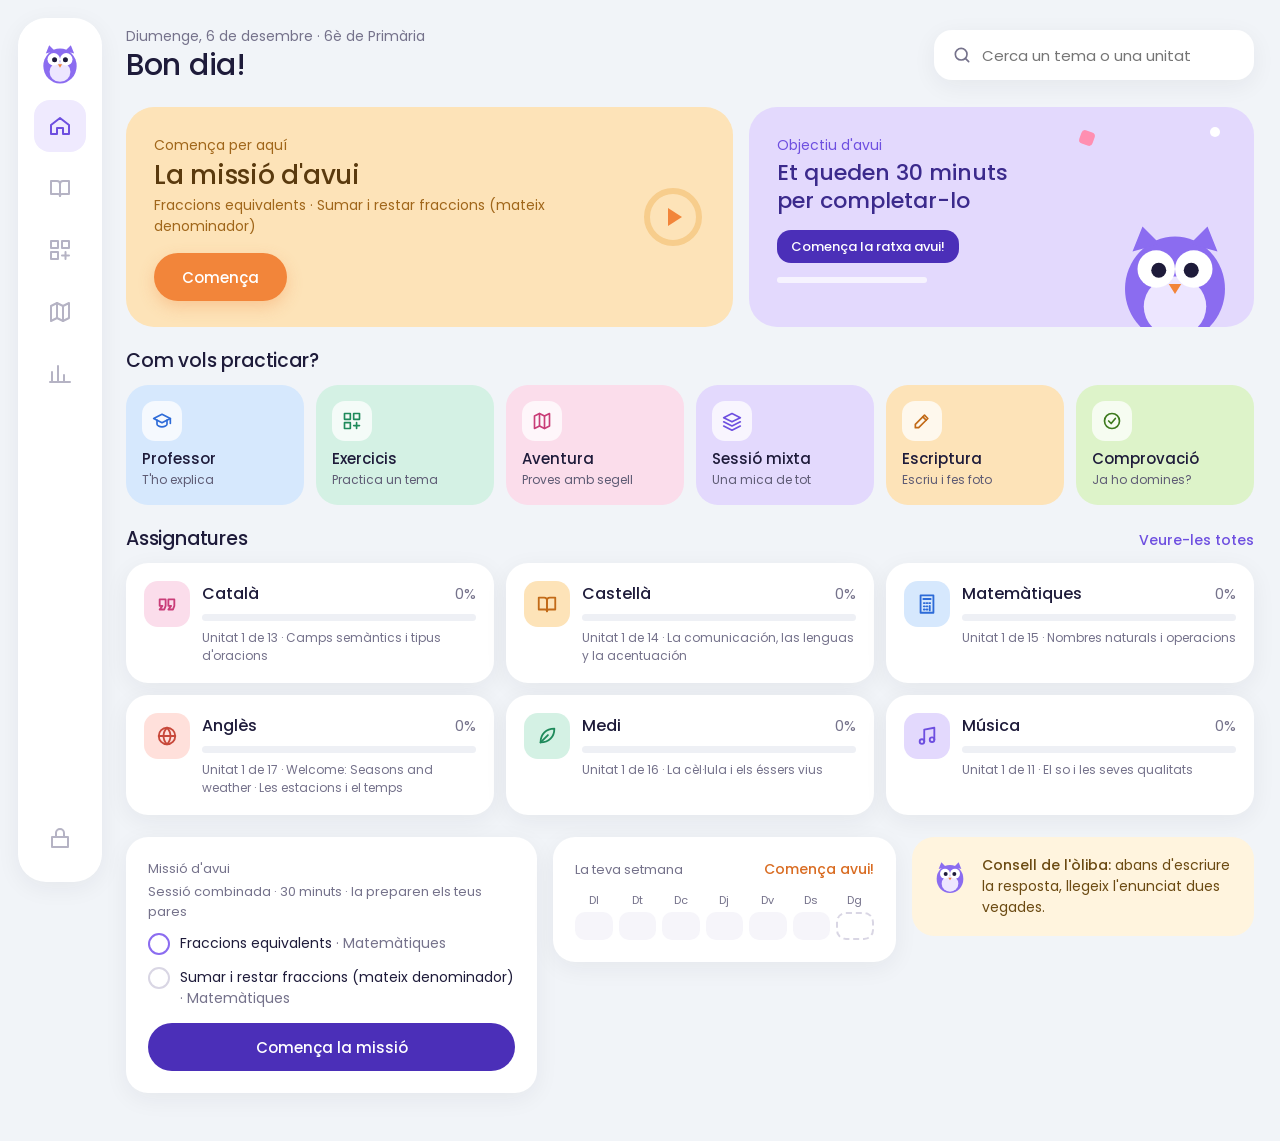
==== index.html @ 45dab2ec "Versió nova dels arxius Co-Authored-By: Claude Opus 5.5 <noreply@anthropic.com>" ====
<!doctype html>
<html lang="ca">
<head>
<meta charset="utf-8">
<meta name="viewport" content="width=device-width, initial-scale=1, viewport-fit=cover">
<meta name="apple-mobile-web-app-capable" content="yes">
<meta name="mobile-web-app-capable" content="yes">
<meta name="apple-mobile-web-app-title" content="Aprenem">
<meta name="apple-mobile-web-app-status-bar-style" content="default">
<meta name="theme-color" content="#F1F4F8">
<meta name="format-detection" content="telephone=no">
<title>Aprenem</title>
<link rel="icon" type="image/svg+xml" href="icones/favicon.svg">
<link rel="apple-touch-icon" href="icones/apple-touch-icon.png">
<link rel="preconnect" href="https://fonts.googleapis.com">
<link rel="preconnect" href="https://fonts.gstatic.com" crossorigin>
<link rel="stylesheet" href="https://fonts.googleapis.com/css2?family=Poppins:wght@300;400;500&amp;display=swap">
<link rel="stylesheet" href="estil/app.css?v=202611231107">
</head>
<body>
<div id="shell"><aside id="side" aria-label="Menú principal"></aside><main id="app"></main></div>
<nav id="tabbar" aria-label="Menú"></nav>
<span id="timer"></span>
<script src="programa/utils.js?v=202611231107"></script>
<script src="programa/dades-app.js?v=202611231107"></script>
<script src="programa/aventura.js?v=202611231107"></script>

<!-- ===== CATALÀ ===== -->
<script src="contingut/catala.js?v=202611231107"></script>
<script src="contingut/catala-ortografia.js?v=202611231107"></script>
<script src="contingut/catala-gramatica.js?v=202611231107"></script>
<script src="contingut/catala-lexic.js?v=202611231107"></script>
<script src="contingut/catala-unitats.js?v=202611231107"></script>
<script src="contingut/aventura-catala.js?v=202611231107"></script>
<!-- fi català -->

<!-- ===== CASTELLÀ ===== -->
<script src="contingut/castella.js?v=202611231107"></script>
<script src="contingut/castella-ortografia.js?v=202611231107"></script>
<script src="contingut/castella-gramatica.js?v=202611231107"></script>
<script src="contingut/castella-lexico.js?v=202611231107"></script>
<script src="contingut/castella-literatura.js?v=202611231107"></script>
<script src="contingut/castella-textos.js?v=202611231107"></script>
<script src="contingut/castella-lamines.js?v=202611231107"></script>
<script src="contingut/castella-unitats.js?v=202611231107"></script>
<script src="contingut/aventura-castella.js?v=202611231107"></script>
<!-- fi castellà -->

<!-- ===== MATEMÀTIQUES (arxius de contingut i làmines) ===== -->
<script src="contingut/matematiques-eines.js?v=202611231107"></script>
<script src="contingut/matematiques.js?v=202611231107"></script>
<script src="contingut/matematiques-nombres.js?v=202611231107"></script>
<script src="contingut/matematiques-fraccions.js?v=202611231107"></script>
<script src="contingut/matematiques-mesura.js?v=202611231107"></script>
<script src="contingut/matematiques-geometria.js?v=202611231107"></script>
<script src="contingut/matematiques-estadistica.js?v=202611231107"></script>
<script src="contingut/matematiques-practica.js?v=202611231107"></script>
<script src="contingut/matematiques-estat.js?v=202611231107"></script>
<script src="contingut/lamines/mates-lamines.js?v=202611231107"></script>
<script src="contingut/aventura-mates.js?v=202611231107"></script>
<!-- fi matemàtiques -->

<!-- ===== ANGLÈS ===== -->
<script src="contingut/angles.js?v=202611231107"></script>
<script src="contingut/angles-6e.js?v=202611231107"></script>
<script src="contingut/angles-a2.js?v=202611231107"></script>
<script src="contingut/angles-lamines.js?v=202611231107"></script>
<script src="contingut/angles-guess-what-6.js?v=202611231107"></script>
<script src="contingut/aventura-angles.js?v=202611231107"></script>
<!-- fi anglès -->

<!-- ===== MEDI ===== -->
<script src="contingut/ciencies.js?v=202611231107"></script>
<script src="contingut/lamines/aparell-respiratori.js?v=202611231107"></script>
<script src="contingut/lamines/medi-base.js?v=202611231107"></script>
<script src="contingut/lamines/aparell-digestiu.js?v=202611231107"></script>
<script src="contingut/lamines/aparell-circulatori.js?v=202611231107"></script>
<script src="contingut/lamines/cellula.js?v=202611231107"></script>
<script src="contingut/lamines/circuit-electric.js?v=202611231107"></script>
<script src="contingut/lamines/mapa-illes-balears.js?v=202611231107"></script>
<script src="contingut/lamines/linia-del-temps.js?v=202611231107"></script>
<script src="contingut/medi-natural-6.js?v=202611231107"></script>
<script src="contingut/medi-social-6.js?v=202611231107"></script>
<script src="contingut/medi-ciencia-6.js?v=202611231107"></script>
<script src="contingut/medi-societat-6.js?v=202611231107"></script>
<script src="contingut/lamines/sistema-nervios.js?v=202611231107"></script>
<script src="contingut/lamines/ull-orella.js?v=202611231107"></script>
<script src="contingut/lamines/esquelet-musculs.js?v=202611231107"></script>
<script src="contingut/lamines/maquines-simples.js?v=202611231107"></script>
<script src="contingut/lamines/sistema-solar.js?v=202611231107"></script>
<script src="contingut/lamines/mapa-espanya.js?v=202611231107"></script>
<script src="contingut/lamines/mapa-ue.js?v=202611231107"></script>
<script src="contingut/medi-material.js?v=202611231107"></script>
<script src="contingut/medi-unitats.js?v=202611231107"></script>
<script src="contingut/aventura-medi.js?v=202611231107"></script>
<!-- fi medi -->

<!-- ===== MÚSICA ===== -->
<script src="contingut/musica.js?v=202611231107"></script>
<script src="contingut/lamines/orquestra.js?v=202611231107"></script>
<script src="contingut/musica-lm.js?v=202611231107"></script>
<script src="contingut/lamines/musica-pentagrama.js?v=202611231107"></script>
<script src="contingut/lamines/musica-piano.js?v=202611231107"></script>
<script src="contingut/lamines/musica-cercle.js?v=202611231107"></script>
<script src="contingut/musica-instruments.js?v=202611231107"></script>
<script src="contingut/aventura-musica.js?v=202611231107"></script>
<!-- fi música -->

<script src="programa/nucli.js?v=202611231107"></script>
<script src="programa/pantalles.js?v=202611231107"></script>
<script src="programa/inici.js?v=202611231107"></script>
<script src="programa/icones.js?v=202611231107"></script>
<script>home();</script>
</body>
</html>
---- estil/app.css ----
/* Aprenem - estils (disseny Suau: targetes pastel, cantons arrodonits, lletra Poppins)
   Part de l'app d'estudi. Vegeu CLAUDE.md per a l'estructura i les normes.
   Normes Suau: lletra Poppins, targetes de colors pastel amb cantons de 18-28 px, molt d'espai en blanc,
   botons en forma de píndola, ombres suaus només on cal, l'òliba lila com a mascota.
   L'estructura de les pantalles és la del disseny v5 (menú lateral, barra inferior al mòbil). */
:root{--bg:#F1F4F8;--surface:#fff;--ink:#1E1B3A;--ink2:#4E4B66;--muted:#75728B;--faint:#B5B3C4;
 --line:#ECEAF3;--line2:#D9D6E4;--line3:#E4E1EE;--soft:#F6F5FA;
 --pri:#8B6CF0;--pri-d:#6E4FE0;--pri-dd:#4B2FB8;--pri-l:#EFEAFE;--lav:#E3D9FD;--navy:#4B2FB8;
 --orange:#F2853A;--orange-d:#D96C22;
 --peach:#FDE3B8;--sky:#D6E8FD;--mint:#D4F1E4;--pink:#FBDDEB;--lime:#DDF3C9;
 --ok:#1F8A5B;--okbg:#E3F6EC;--ko:#C2405A;--kobg:#FDE8EE;--warn:#6B4A12;--warnbg:#FFF4DE;--amber:#F2B544;
 /* assignatures: --s color fort (barres), --t rajola pastel, --d color fosc (text i icona) */
 --s-catala:#E86A9E;--t-catala:#FBDDEB;--d-catala:#C93D78;
 --s-castella:#F2A33A;--t-castella:#FDE3B8;--d-castella:#C26A17;
 --s-mates:#5B8DEF;--t-mates:#D6E8FD;--d-mates:#2D6BD8;
 --s-angles:#F0776A;--t-angles:#FFE0DB;--d-angles:#C8483A;
 --s-ciencies:#3DBE85;--t-ciencies:#D4F1E4;--d-ciencies:#1F8A5B;
 --s-musica:#9B7EF5;--t-musica:#E3D9FD;--d-musica:#6E4FE0;
 --lv0:#ECEAF3;--lv1:#F5B946;--lv2:#8FB0F5;--lv3:#4B2FB8;
 --font:'Poppins',system-ui,-apple-system,"Segoe UI",Roboto,"Helvetica Neue",Arial,sans-serif;
 --sh:0 6px 24px rgba(30,27,58,.06);--r:22px;--rs:16px}
*{box-sizing:border-box}
html{-webkit-text-size-adjust:100%}
body{margin:0;font-family:var(--font);font-weight:400;font-synthesis-weight:none;font-synthesis:none;background:var(--bg);color:var(--ink);font-size:16px;line-height:1.5;-webkit-font-smoothing:antialiased;overflow-x:hidden}
h1,h2,h3{font-weight:500;letter-spacing:-.01em;line-height:1.25;color:var(--ink)}
h1{font-size:28px}h2{font-size:22px}h3{font-size:18px}
b,strong{font-weight:500}
a{color:var(--pri-d);font-weight:500;cursor:pointer;text-decoration:none}a:hover{color:var(--ink)}
[hidden]{display:none!important}
.lbl{display:block;font-size:13px;font-weight:400;color:var(--muted)}
.eyebrow{font-size:13px;font-weight:400;color:var(--muted);margin-bottom:4px}
.muted{color:var(--muted)}
small{display:block;color:var(--muted);font-weight:400;font-size:13px}
.ic{display:inline-block;vertical-align:-.14em;flex:none}
.owl5{flex:none;display:block}

/* ================= closca: barra d'icones, columna principal, barra inferior ================= */
#shell{display:flex;min-height:100vh;min-height:100dvh;padding-left:18px}
#side{width:84px;flex:none;position:sticky;top:18px;height:calc(100vh - 36px);height:calc(100dvh - 36px);margin:18px 0;overflow-y:auto;overflow-x:hidden;background:#fff;border-radius:28px;display:flex;flex-direction:column;align-items:center;padding:18px 0;box-shadow:var(--sh);scrollbar-width:none}
#app{flex:1;min-width:0;padding:26px 26px 48px 24px}
.logo5{display:grid;place-items:center;padding:0 0 14px;cursor:pointer;background:none;border:0;color:var(--ink);font:inherit;min-height:0;box-shadow:none}
.logo5:hover{background:none}
.logo5 b{display:none}
.nav5{display:flex;flex-direction:column;align-items:center;gap:10px;width:100%}
.nav5 a,.nav5 button{display:grid;place-items:center;width:52px;height:52px;min-height:0;padding:0;border-radius:16px;color:var(--faint);background:none;border:0;box-shadow:none;cursor:pointer;font-size:0}
.nav5 a span,.nav5 button span{display:none}
.nav5 a .ic,.nav5 button .ic{font-size:24px}
.nav5 a:hover,.nav5 button:hover{background:var(--soft);color:var(--ink)}
.nav5 .on{background:var(--pri-l);color:var(--pri-d)}
.nav5 .on:hover{background:var(--pri-l);color:var(--pri-d)}
.nav5 .subs{display:flex;flex-direction:column;align-items:center;gap:6px;padding:0 0 4px}
.nav5 .subs button{width:38px;height:38px;border-radius:12px;background:var(--t);color:var(--d);font-size:0;opacity:.75}
.nav5 .subs button .ic{font-size:18px}
.nav5 .subs button:hover{background:var(--t);color:var(--d);opacity:1}
.nav5 .subs .cur{opacity:1;box-shadow:0 0 0 2px #fff,0 0 0 4px var(--c)}
.side-foot{margin-top:auto;padding-top:14px}
#tabbar{display:none}
body.focus #side,body.focus #tabbar{display:none}
body.focus #shell{padding-left:0}
body.focus #app{padding:0 26px 48px}
#timer{font-variant-numeric:tabular-nums;font-weight:500;font-size:14px;color:var(--ink2);background:#fff;padding:6px 14px;border-radius:999px;white-space:nowrap;box-shadow:var(--sh)}
#timer:empty{display:none}
body>#timer{position:fixed;top:12px;right:12px;z-index:30}
#timer.t-warn{background:var(--warnbg);color:var(--warn)}
#timer.t-end{background:var(--kobg);color:var(--ko)}

/* ================= elements base ================= */
.card{background:var(--surface);border:0;border-radius:var(--r);box-shadow:var(--sh);padding:22px;margin-bottom:16px}
.card>h3:first-child{margin-top:0}
button{font:500 15px var(--font);border:0;padding:10px 24px;background:var(--pri);color:#fff;cursor:pointer;min-height:48px;border-radius:999px;box-shadow:0 6px 16px rgba(139,108,240,.25);transition:transform .08s,box-shadow .12s,background .12s;-webkit-tap-highlight-color:transparent;touch-action:manipulation}
button:hover{background:#7B5AE8}
button:active{transform:scale(.98)}
button.sec{background:#fff;color:var(--ink);border:1.5px solid var(--line2);box-shadow:none}
button.sec:hover{background:var(--soft)}
button.ghost{background:var(--soft);color:var(--ink2);border:0;box-shadow:none}
button.ghost:hover{background:var(--line);color:var(--ink)}
button.ghost:active{transform:none}
button.dark{background:var(--pri-dd);color:#fff;border:0;box-shadow:none}
button.dark:hover{background:#3D24A0}
button:disabled{opacity:.45;cursor:not-allowed;transform:none;box-shadow:none}
.big{font-size:17px;padding:14px 26px;width:100%;min-height:56px}
.grid{display:grid;gap:14px;grid-template-columns:repeat(auto-fit,minmax(min(230px,100%),1fr))}
.grid2{display:grid;gap:16px;grid-template-columns:repeat(auto-fit,minmax(min(280px,100%),1fr))}
input,select,textarea{font:400 16px var(--font);padding:12px 16px;border:1.5px solid var(--line2);border-radius:var(--rs);background:#fff;color:var(--ink);width:100%;transition:border-color .15s,box-shadow .15s}
input:focus,select:focus,textarea:focus{outline:none;border-color:var(--pri);box-shadow:0 0 0 4px rgba(139,108,240,.16)}
input[type=file]{padding:10px;background:var(--soft);border-style:dashed}
input[type=checkbox],input[type=radio]{width:auto}
label{display:block;margin:14px 0 6px;font-weight:400;font-size:14px;color:var(--ink)}
.row{display:flex;gap:10px;flex-wrap:wrap;align-items:flex-end}
.ph{margin:4px 0 20px}.ph h2{margin:0 0 4px;font-size:28px}.ph p{margin:0}
.ph .eyebrow{margin-bottom:6px}
.tile{width:44px;height:44px;display:grid;place-items:center;font-size:21px;flex:none;border-radius:14px;background:var(--t,color-mix(in srgb,var(--c,var(--pri)) 18%,#fff));color:var(--d,var(--c,var(--pri-d)))}
.tile .ab,.ab5{font-size:15px;font-weight:500;letter-spacing:-.01em}
.ab{display:inline-block;font-weight:500;letter-spacing:-.01em}
.chip{display:inline-flex;gap:6px;align-items:center;padding:5px 12px;border-radius:999px;background:var(--t,color-mix(in srgb,var(--c,var(--pri)) 16%,#fff));color:var(--d,var(--c,var(--pri-d)));font-weight:500;font-size:13px;white-space:nowrap}
.chip .ab,label.chk .ab{font-size:.8em;padding:0 5px;border:1px solid currentColor;border-radius:6px;line-height:1.35;margin-right:2px}
.badge,.lvt{display:inline-block;font-size:12px;font-weight:500;padding:4px 10px;border-radius:999px;white-space:nowrap;line-height:1.3}
.b0,.lvt.l1{background:#FFF1D2;color:#9A6A00}
.b1,.lvt.l2{background:#E1EAFD;color:#2D5BC8}
.b2,.lvt.l3{background:var(--pri-dd);color:#fff}
.bn,.lvt.l0{background:var(--soft);color:var(--muted)}
.pill{display:inline-block;padding:4px 12px;border-radius:999px;background:var(--pri-l);color:var(--pri-d);font-size:12px;font-weight:500}

/* targetes de mode (zona famílies) */
.role,.mode{display:flex;align-items:center;gap:14px;width:100%;text-align:left;background:#fff;color:var(--ink);border:1.5px solid var(--line);border-radius:20px;padding:14px;box-shadow:none;min-height:0;font-weight:400}
.role:hover,.mode:hover{background:var(--soft)}
.role:active,.mode:active{transform:none}
.role b,.mode b{display:block;font-size:16px;font-weight:500}
.mode .tile{color:var(--pri-d);background:var(--pri-l)}
.mode.sel{border-color:var(--pri);background:var(--pri-l)}
.sk{display:flex;align-items:center;gap:14px;padding:12px 0;border-bottom:1px solid var(--line)}
.sk:last-child{border-bottom:0}.sk .badge{margin-left:auto}
.sk small{font-size:13px}

/* fases de la sessió combinada */
.stepper{display:flex;align-items:center;flex-wrap:wrap;gap:6px 0;margin:0 0 18px}
.stp{display:flex;align-items:center;gap:8px;font-weight:500;font-size:13px;color:var(--muted)}
.stp i{width:28px;height:28px;border-radius:50%;display:grid;place-items:center;background:#fff;border:2px solid var(--line2);color:var(--faint);font-style:normal;font-size:12px;font-weight:500}
.stp.on{color:var(--ink)}.stp.on i{border:3px solid var(--pri);color:var(--pri-d)}
.stp.done i{background:var(--pri);border-color:var(--pri);color:#fff}
.stp+.stp::before{content:'';width:28px;height:3px;border-radius:2px;background:var(--line2);margin:0 10px 0 4px}
.stp.done+.stp::before{background:var(--pri)}

/* ================= exercicis ================= */
.card.subj{border-top:0}
.exhead{display:flex;justify-content:space-between;align-items:center;gap:10px;margin-bottom:6px;flex-wrap:wrap}
.prob{font-size:20px;font-weight:400;line-height:1.55;margin:8px 0 18px;overflow-wrap:anywhere}
.prob b{font-weight:500}
.fig{background:var(--soft);border:0;border-radius:20px;padding:16px;margin:4px 0 18px;overflow-x:auto}
.fig svg{max-width:100%;height:auto}
.fb{display:block;padding:14px 16px;margin-top:14px;font-weight:400;font-size:15px;line-height:1.5;border-radius:18px}
.fb.ok{background:var(--okbg);color:#155C3D}
.fb.ko{background:var(--kobg);color:#7E2337}
.fb.warn{background:var(--warnbg);color:var(--warn)}
.fb.info{background:var(--pri-l);color:#3B2A8C}
.fb.err{display:flex;gap:12px;align-items:flex-start;background:var(--warnbg);color:var(--warn)}
.fb.err svg{flex:none;width:36px;height:36px}
.fr{display:inline-flex;flex-direction:column;align-items:center;vertical-align:middle;margin:0 5px;font-weight:500;line-height:1.15}
.fr>span:first-child{border-bottom:3px solid currentColor;padding:0 5px}
.bar{display:flex;height:52px;border:2px solid var(--ink);border-radius:12px;overflow:hidden;margin:12px 0;max-width:620px;background:#fff}
.bar div{flex:1;border-right:1.5px solid var(--ink);background:#fff;transition:background .12s}
.bar div:last-child{border-right:0}
.bar div.on{background:var(--pri)}
.bar.click div{cursor:pointer}.bar.click div:hover{background:var(--pri-l)}.bar.click div.on:hover{background:var(--pri-d)}
.dots{display:flex;flex-wrap:wrap;gap:10px;margin:12px 0}
.grp{display:flex;flex-wrap:wrap;gap:4px;padding:8px;border:1.5px solid var(--line2);border-radius:14px;max-width:116px;background:#fff;transition:all .12s}
.grp.on{background:var(--pri-l);border-color:var(--pri)}
.dot{width:12px;height:12px;border-radius:50%;background:#B9B4D0;display:inline-block}
.grp.on .dot{background:var(--pri)}
/* bloc de l'exercici: figura a dalt, píndola, enunciat centrat; resposta a baix (fixada al mòbil) */
.ex5w{display:flex;flex-direction:column}
.ex5w>.fig{order:-2;background:transparent;padding:0;margin:0 0 14px;text-align:center}
.expill{order:-1;align-self:center;background:var(--peach);color:#C26A17;font-size:13px;font-weight:500;padding:6px 16px;border-radius:14px;margin-bottom:6px}
.ex5w>.prob{text-align:center}
.ex5>.lbl{text-align:center}
.ans5{display:flex;flex-direction:column;order:2}
.ans5 .fbx{order:2}
.ans5-row{display:flex;gap:12px;align-items:flex-end;flex-wrap:wrap;justify-content:center}
.fld{display:flex;flex-direction:column;min-width:0}
.fld.w{flex:1 1 260px}
.fld label{margin:0 0 6px;font-size:13px;color:var(--muted);font-weight:400}
input.ans{width:220px;max-width:100%;height:62px;font-size:24px;font-weight:500;text-align:left;padding:0 20px;border:2px solid #DCD3FB;border-radius:20px;background:#F7F4FF;color:#3B2A8C}
.fld.w input.ans{width:100%;font-size:20px}
.fld.t input.ans{width:260px}
input.ans:focus{border-color:var(--pri);background:var(--pri-l);box-shadow:0 0 0 4px rgba(139,108,240,.14)}
.ans5:has(.fb.err) input.ans,.ans5:has(.fb.ko) input.ans{border-color:var(--pri);background:var(--pri-l)}
.okw{display:flex;gap:10px}
.okb{height:58px;min-height:58px;font-size:17px;padding:0 38px}
.hb{width:58px;height:58px;min-height:58px;padding:0;border-radius:20px;display:grid;place-items:center;background:var(--bg)!important;border:0!important;color:var(--pri-d)!important;box-shadow:none}
.hb .ic{font-size:22px}
.hb:hover{background:var(--line)!important}
.tools5{display:flex;gap:10px;flex-wrap:wrap;order:3;margin-top:18px;justify-content:center}
.tools5 button{min-height:42px;padding:8px 18px;font-size:14px;font-weight:500;display:inline-flex;align-items:center;gap:8px;background:var(--soft);border:0;color:var(--ink2)}
.tools5 button:hover{background:var(--line)}
.tools5 .ic{font-size:18px;color:var(--pri-d)}
.vis:empty{display:none}
.mz{margin:8px 0}
/* explicació guiada */
.guide5{margin-top:16px;display:flex;gap:14px;align-items:flex-start;background:var(--pri-l);border-radius:20px;padding:18px}
.guide5 svg{flex:none}
.guide5>div{flex:1;min-width:0}
.guide5 p{margin:0 0 6px;color:#3B2A8C}
.steps{padding-left:22px;margin:8px 0 14px}.steps li{margin:8px 0;padding-left:4px}.steps li::marker{font-weight:500;color:var(--pri-d)}
/* mascota antiga (bombolla) */
.owl{display:flex;gap:14px;align-items:flex-start}
.owl .ic{flex:none;line-height:0}
.bub{flex:1;min-width:0;background:var(--soft);border-radius:20px;padding:14px 18px}
.bub p:first-child,.bub h3:first-child{margin-top:0}.bub p:last-child{margin-bottom:0}

/* ================= aventura ================= */
.adv{position:relative;overflow:hidden;background:linear-gradient(160deg,#7A5BEA,#4B2FB8);color:#fff;border:0;border-radius:28px;padding:26px}
.adv h2,.adv h3{color:#fff}.adv .muted{color:#D9CFFF}
.adv .eyebrow{color:#FFD39A}
.adv .owl5{margin:0 auto 6px}
.advtop{display:flex;justify-content:space-between;align-items:center;gap:10px;font-weight:500;color:#E3D9FD;font-size:14px;margin-bottom:14px}
.gems{background:rgba(255,255,255,.16);padding:5px 14px;border-radius:999px;color:#FFD39A}
.path{position:relative;display:flex;justify-content:space-between;margin:6px 0 20px}
.path::before{content:'';position:absolute;left:22px;right:22px;top:50%;border-top:3px dashed rgba(255,255,255,.3)}
.st{position:relative;z-index:1;width:44px;height:44px;border-radius:50%;display:grid;place-items:center;font-size:16px;font-weight:500;background:#5A3FC4;border:2px solid rgba(255,255,255,.25);color:#E3D9FD}
.st.done{background:#3DBE85;border-color:#3DBE85;color:#fff}
.st.cur{background:#fff;border:3px solid var(--orange);color:var(--ink)}
.advbox{background:#fff;color:var(--ink);padding:22px;margin-top:16px;border-radius:22px}
.advbox .muted{color:var(--muted)}

/* ================= zona famílies, taules ================= */
.tabs{display:flex;flex-wrap:wrap;gap:8px;margin-bottom:20px}
.tabs button{background:#fff;color:var(--ink2);box-shadow:none;min-height:42px;padding:8px 18px;font-weight:500}
.tabs button:hover{background:var(--soft);color:var(--ink)}
.tabs button:active{transform:none}
.tabs button.on{background:var(--pri);color:#fff}
.subjh{display:flex;align-items:center;gap:10px;margin:18px 0 6px;font-weight:500}
.subjh .tile{width:32px!important;height:32px!important;font-size:17px!important;border-radius:10px}
label.chk{display:flex;gap:12px;align-items:center;padding:10px 14px;border:1.5px solid var(--line);border-radius:16px;margin:6px 0;font-weight:400;font-size:15px;color:var(--ink);cursor:pointer;background:#fff}
label.chk:hover{border-color:var(--line2)}
label.chk:has(input:checked){border-color:var(--pri);background:var(--pri-l)}
.chk input{width:20px;height:20px;accent-color:var(--pri);flex:none}
label.chk .badge{margin-left:auto}
.bloch{font-size:13px;font-weight:500;color:var(--muted);margin:14px 0 4px}
.stat{background:var(--soft);border:0;border-radius:18px;padding:14px 16px}
.stat b{display:block;font-size:26px;font-weight:300;color:var(--ink);line-height:1.2}
.stat span b{display:inline;font-size:inherit;color:inherit;font-weight:500}
table{width:100%;border-collapse:collapse;font-size:15px}
th{font-size:13px;color:var(--muted);font-weight:400}
td,th{padding:10px;border-bottom:1px solid var(--line);text-align:left;vertical-align:middle}
tr.grp-h th{background:var(--soft);color:var(--ink);font-size:14px;font-weight:500}
tr.grp-h th .ic{color:var(--pri-d)}
.tablewrap{overflow-x:auto;max-width:100%}
table.mini{width:auto;min-width:min(280px,100%);margin:6px 0;background:#fff;border-collapse:separate;border-spacing:0;border:1.5px solid var(--line);border-radius:14px;overflow:hidden}
table.mini th,table.mini td{padding:7px 14px;font-size:15px}
table.mini tr:last-child td{border-bottom:0}
table.mini th{background:var(--soft)}
table.vt td{font-size:16px}table.vt tr[data-s]{cursor:pointer}table.vt tr:hover td{background:var(--soft)}table.vt tr.spk td{background:var(--pri-l)}
.chat{max-height:340px;overflow:auto;display:flex;flex-direction:column;gap:8px;margin:12px 0}
.msg{padding:10px 16px;max-width:85%;white-space:pre-wrap;border-radius:18px}
.msg.u{align-self:flex-end;background:var(--pri);color:#fff;border-bottom-right-radius:6px}.msg.m{align-self:flex-start;background:var(--pri-l);border-bottom-left-radius:6px}
.err-dub{color:#9A6A00}.err-ok{color:var(--ok)}
details summary{cursor:pointer}
.steps-ai{padding-left:22px;margin:8px 0}.steps-ai li{margin:6px 0}
code.k{background:var(--soft);padding:2px 8px;border-radius:8px;font-weight:500}
.ring{--p:0;width:150px;height:150px;border-radius:50%;margin:8px auto 14px;background:conic-gradient(var(--pri) calc(var(--p)*1%),var(--lav) 0);display:grid;place-items:center}
.ring>div{width:118px;height:118px;border-radius:50%;background:#fff;display:grid;place-items:center;font-size:30px;font-weight:300}

/* finestra (PIN, teoria) */
.modal-bg{position:fixed;inset:0;z-index:50;background:rgba(30,27,58,.45);display:grid;place-items:center;padding:max(16px,env(safe-area-inset-top)) max(16px,env(safe-area-inset-right)) max(16px,env(safe-area-inset-bottom)) max(16px,env(safe-area-inset-left));overflow-y:auto}
.modal{background:#fff;padding:28px;width:100%;max-width:420px;border-radius:28px;box-shadow:0 24px 60px rgba(30,27,58,.22)}
.modal.wide{max-width:720px;max-height:calc(100dvh - 32px);overflow-y:auto}
.modal h3{display:flex;align-items:center;gap:10px}
.modal h3 .ic{color:var(--pri-d)}
#toast{position:fixed;left:50%;transform:translateX(-50%);bottom:max(18px,env(safe-area-inset-bottom));z-index:40;width:min(640px,calc(100% - 32px));display:flex;gap:10px;align-items:center;background:var(--ink);color:#fff;padding:12px 14px 12px 20px;border-radius:22px;box-shadow:0 14px 34px rgba(30,27,58,.3)}
#toast span{flex:1;font-size:15px}#toast button{min-height:40px;padding:8px 16px;font-size:15px;white-space:nowrap;box-shadow:none}
#toast .ghost{background:transparent;color:#D9D6E4;border:1.5px solid rgba(255,255,255,.25);padding:8px 12px}

/* ================= làmines ================= */
.lamsvg{width:100%;height:auto;max-width:560px;display:block;margin:0 auto;font-family:var(--font)}
.lamsvg .body *{fill:#F6EBE3;stroke:#E2CEBF;stroke-width:1.5}
.lamsvg .face circle{fill:#B89A87}.lamsvg .face .mouth{fill:none;stroke:#B89A87;stroke-width:2;stroke-linecap:round}
.lamsvg .lung{fill:url(#lgr);stroke:#C85A6E;stroke-width:2}
.lamsvg .br1{fill:none;stroke:#9E3550;stroke-width:9;stroke-linecap:round}
.lamsvg .br2{fill:none;stroke:#9E3550;stroke-width:4;stroke-linecap:round}
.lamsvg .br3{fill:none;stroke:#B4485F;stroke-width:2;stroke-linecap:round}
.lamsvg .air{fill:#D6E6F8;stroke:#4A78B5;stroke-width:1.5}
.lamsvg .ring{fill:none;stroke:#4A78B5;stroke-width:1.5}
.lamsvg .nose{fill:#E9CFBF;stroke:#B89A87;stroke-width:1.5}
.lamsvg .dia{fill:none;stroke:#B9692C;stroke-width:7;stroke-linecap:round}.lamsvg .dia2{fill:none;stroke:#E2A877;stroke-width:4;stroke-linecap:round}
.lamsvg .inset{fill:#fff;stroke:#C85A6E;stroke-width:2}
.lamsvg .alv{fill:#F6B6C0;stroke:#C85A6E;stroke-width:1.5}
.lamsvg .cap-r{fill:none;stroke:#D63B3B;stroke-width:6;opacity:.75}.lamsvg .cap-b{fill:none;stroke:#3B6FD6;stroke-width:6;opacity:.75}
.lamsvg .ld{stroke:#8A879E;stroke-width:1.2}.lamsvg .dash{stroke-dasharray:4 4;fill:none}
.lamsvg .pt{fill:#1E1B3A}.lamsvg .bd{fill:#1E1B3A}.lamsvg .bn{fill:#fff;font-size:12px;font-weight:500}
.lamsvg .lt{fill:#1E1B3A;font-size:15px;font-weight:500}.lamsvg .cap{fill:#8A879E;font-size:12px}
.lamsvg [data-part]{cursor:pointer}
.lamsvg .part.hi{filter:drop-shadow(0 0 5px rgba(139,108,240,.9))}
.lamsvg .lab.hi .bd{fill:#8B6CF0}.lamsvg .lab.hi .lt{fill:#4B2FB8;font-weight:500}.lamsvg .lab.hi .ld{stroke:#8B6CF0;stroke-width:2}
.lam{display:grid;grid-template-columns:minmax(0,1.3fr) minmax(0,1fr);gap:18px;align-items:start}
.lam .card{min-width:0}

/* ================= peces comunes ================= */
.h5{margin:0 0 12px;font-size:19px}
.h5row{display:flex;justify-content:space-between;align-items:baseline;gap:12px;margin-bottom:12px}
.h5row h2{margin:0;font-size:19px}
.h5row a{font-size:14px}
.seg{display:flex;gap:3px}.seg span{flex:1;height:7px;border-radius:4px;background:var(--lv0)}
.seg .l1{background:var(--lv1)}.seg .l2{background:var(--lv2)}.seg .l3{background:var(--lv3)}
.legend5{display:flex;gap:8px 18px;flex-wrap:wrap;font-size:12px;color:var(--ink2);margin-top:12px}
.legend5 span{display:flex;align-items:center;gap:6px}
.legend5 i{width:14px;height:7px;border-radius:4px;background:var(--lv0)}
.legend5 .l1{background:var(--lv1)}.legend5 .l2{background:var(--lv2)}.legend5 .l3{background:var(--lv3)}
.bar5{display:block;height:7px;border-radius:4px;background:#EEF0F5;overflow:hidden}
.bar5 i{display:block;height:100%;border-radius:4px;background:var(--c)}
.srch5{display:flex;align-items:center;gap:10px;height:50px;padding:0 8px 0 18px;margin:0;background:#fff;border:0;border-radius:18px;color:var(--muted);cursor:text;font-weight:400;box-shadow:var(--sh)}
.srch5:focus-within{box-shadow:0 0 0 2px var(--pri),var(--sh)}
.srch5 .ic{font-size:20px}
.srch5 input{flex:1;min-width:0;border:0;outline:none;background:transparent;font:400 15px var(--font);padding:0;box-shadow:none!important}
.srch5 input::-webkit-search-cancel-button{display:none}
.srx{min-height:34px;height:34px;padding:0 12px;background:var(--soft);color:var(--ink2);box-shadow:none;font-size:13px}
.srx:hover{background:var(--line)}
.sres5{background:#fff;border-radius:var(--r);box-shadow:var(--sh);margin-bottom:22px;overflow:hidden}
.sres5 .sres-h{padding:12px 18px}
.sres5.empty{padding:16px 18px;display:flex;flex-direction:column;gap:2px}
.topic5{display:flex;align-items:center;gap:12px;padding:12px 16px;border-top:1px solid var(--line)}
.topic5 .ab5{width:36px;height:36px;flex:none;display:grid;place-items:center;font-size:13px;border-radius:12px;background:var(--t,color-mix(in srgb,var(--c,var(--pri)) 18%,#fff));color:var(--d,color-mix(in srgb,var(--c,var(--pri)) 75%,#000))}
.topic5 .tn{flex:1;min-width:0}
.topic5 .tn b{font-size:14px;font-weight:500;display:block;overflow-wrap:anywhere}
.topic5 .tn small{font-size:12px}
.topic5 .tb{display:flex;gap:8px;flex:none}
.btn2{min-height:38px;height:38px;padding:0 16px;font-size:14px;font-weight:500;background:#fff;color:var(--ink);border:1.5px solid var(--line2);box-shadow:none}
.btn2:hover{background:var(--soft)}
.btn2.dk{background:var(--pri);color:#fff;border-color:var(--pri)}
.btn2.dk:hover{background:#7B5AE8}
.ico5{width:40px;height:40px;flex:none;display:grid;place-items:center;border-radius:13px;color:var(--c);font-size:20px;background:rgba(255,255,255,.75)}
.back5{display:none}

/* ================= inici ================= */
.home5{display:flex;flex-direction:column;gap:22px}
.h5-main{display:flex;flex-direction:column;gap:22px;min-width:0}
.h5-head{display:flex;align-items:center;gap:16px}
.h5-hi{flex:1;min-width:0}
.h5-hi h1{margin:0;font-size:30px}
.h5-hi p{margin:0;font-size:14px;color:var(--muted)}
.h5-head .srch5{width:320px}
.h5-logo{display:none}
.top5{display:grid;grid-template-columns:minmax(0,1.2fr) minmax(0,1fr);gap:16px}
.cont5{display:flex;align-items:center;gap:20px;background:var(--peach);border-radius:28px;padding:26px 28px;min-width:0}
.cont5-t{flex:1;min-width:0}
.cont5 .k{font-size:14px;color:#A0661A}
.cont5 h2{font-size:26px;color:#5A3A0E;margin:2px 0 0;overflow-wrap:anywhere}
.cont5 p{font-size:14px;color:#A0661A;margin:4px 0 0}
.cont5 .go{margin-top:16px;height:48px;min-height:48px;padding:0 28px;background:var(--orange);box-shadow:0 6px 16px rgba(242,133,58,.3)}
.cont5 .go:hover{background:var(--orange-d)}
.cont5-r{flex:none;display:block}
.cont5-r svg{display:block;width:100%;height:100%}
.goal5{position:relative;overflow:hidden;background:var(--lav);border-radius:28px;padding:26px 28px;min-height:170px}
.goal5 .k{font-size:14px;color:var(--pri-d)}
.goal5 p{font-size:22px;font-weight:500;color:#3B2A8C;max-width:250px;line-height:1.3;margin:2px 0 0;position:relative;z-index:1}
.goal5-st{display:inline-flex;margin-top:14px;background:var(--pri-dd);color:#fff;font-size:13px;font-weight:500;padding:7px 14px;border-radius:14px;position:relative;z-index:1}
.goal5-m{display:block;width:150px;max-width:50%;height:6px;border-radius:3px;background:rgba(255,255,255,.7);margin-top:14px;overflow:hidden;position:relative;z-index:1}
.goal5-m i{display:block;height:100%;border-radius:3px;background:var(--pri)}
.goal5 .owl5{position:absolute;right:4px;bottom:-22px}
.goal5 .cf1{position:absolute;right:160px;top:24px;width:14px;height:14px;border-radius:4px;background:#FF8FB1;transform:rotate(20deg)}
.goal5 .cf2{position:absolute;right:34px;top:20px;width:10px;height:10px;border-radius:50%;background:#fff}
.modes5{display:grid;grid-template-columns:repeat(6,minmax(0,1fr));gap:12px}
.mode5{display:flex;flex-direction:column;align-items:flex-start;gap:8px;padding:16px;min-width:0;min-height:120px;background:var(--t,var(--sky));color:var(--ink);border:0;border-radius:22px;font:500 15px var(--font);text-align:left;box-shadow:none;line-height:1.3}
.mode5:hover{background:var(--t,var(--sky));filter:brightness(.97)}
.mode5 small{font-weight:400;font-size:12px;color:#5E5B74;margin-top:-4px}
.subjs5{display:grid;grid-template-columns:repeat(3,minmax(0,1fr));gap:12px}
.sub5{display:flex;align-items:flex-start;gap:12px;padding:18px;background:#fff;border:0;border-radius:22px;text-align:left;color:var(--ink);font:400 13px var(--font);min-height:0;box-shadow:var(--sh)}
.sub5:hover{background:#fff;box-shadow:0 0 0 2px var(--t),var(--sh)}
.sub5-ic{width:46px;height:46px;flex:none;border-radius:14px;display:grid;place-items:center;background:var(--t);color:var(--d);font-size:22px}
.sub5-b{flex:1;min-width:0;display:flex;flex-direction:column;gap:8px}
.sub5-t{display:flex;justify-content:space-between;align-items:center;gap:8px;width:100%;min-height:24px}
.sub5-t b{font-size:16px;font-weight:500;display:flex;align-items:center;gap:8px}
.sub5-t b .ic{color:var(--d,var(--c));font-size:18px}
.sub5-t em{font-style:normal;font-size:15px;font-weight:400;color:var(--muted)}
.sub5 small{font-size:12px;color:var(--muted);overflow-wrap:anywhere}
.sub5-pc{display:none}
.h5-side{display:grid;grid-template-columns:minmax(0,1.2fr) minmax(0,1fr) minmax(0,1fr);gap:16px;align-items:start}
.h5-side .card{margin:0}
.strk5-h{display:flex;justify-content:space-between;align-items:center;gap:8px}
.strk5-h b{font-weight:500;color:var(--orange-d);font-size:14px}
.week5{display:grid;grid-template-columns:repeat(7,1fr);gap:6px;margin-top:12px;text-align:center;font-size:11px;color:var(--muted)}
.week5 i{display:block;height:28px;margin-top:4px;border-radius:10px;background:var(--soft)}
.week5 i.d{background:var(--orange)}
.week5 i.t{background:#fff;border:2px dashed var(--line2)}
.mis5{display:flex;flex-direction:column;gap:12px}
.mis5 small{margin-top:-8px}
.mis5-i{display:flex;gap:10px;align-items:flex-start;font-size:14px}
.mis5-i>span{width:22px;height:22px;flex:none;border-radius:50%;border:2px solid var(--line2);display:grid;place-items:center;color:#fff;font-size:12px}
.mis5-i>span.d{background:var(--s-ciencies);border-color:var(--s-ciencies)}
.mis5-i>span.n{border-color:var(--pri)}
.mis5-i.d em{color:var(--muted);text-decoration:line-through}
.mis5-i em{font-style:normal;overflow-wrap:anywhere;min-width:0}
.mis5 button{width:100%;margin-top:2px}
.tip5{background:var(--warnbg);color:var(--warn);border-radius:var(--r);padding:18px;display:flex;gap:12px;align-items:flex-start;font-size:14px;line-height:1.5}
.tip5 b{color:var(--warn)}

/* ================= llistes d'assignatures, practicar, progrés ================= */
.pagehead5{margin:0 0 22px}
.pagehead5 h1{margin:0;font-size:30px}
.pagehead5 p{margin:4px 0 0;color:var(--muted)}
.subjs5.big .sub5{padding:20px}
.modes5.big{grid-template-columns:repeat(3,minmax(0,1fr));gap:14px}
.modes5.big .mode5{padding:20px;font-size:17px;gap:10px;min-height:150px}
.modes5.big .mode5 small{font-size:14px}
.modes5.big .ico5{width:48px;height:48px;font-size:24px;border-radius:15px}
.prog5{display:grid;grid-template-columns:repeat(auto-fit,minmax(min(320px,100%),1fr));gap:14px}
.prog5 .card{margin:0}
.prog5-n{display:flex;gap:16px;flex-wrap:wrap;font-size:13px;color:var(--ink2);margin-top:10px}
.prog5-n b{font-size:16px;color:var(--ink)}
.stats5{display:grid;grid-template-columns:repeat(auto-fit,minmax(150px,1fr));gap:12px;margin-bottom:22px}
.stats5>div{background:#fff;border-radius:20px;padding:18px;box-shadow:var(--sh)}
.stats5 b{display:block;font-size:28px;font-weight:300;line-height:1.2}
.stats5 span{font-size:13px;color:var(--muted)}

/* ================= pàgina d'assignatura ================= */
.bleed{margin:0 0 22px}
.sh5{position:relative;overflow:hidden;background:var(--t,var(--lav));color:var(--d,var(--pri-dd));border-radius:28px;padding:26px 30px;display:flex;align-items:center;gap:22px}
.sh5 .wm{position:absolute;right:320px;top:-20px;font-size:150px;color:var(--c);opacity:.14;line-height:0;pointer-events:none}
.sh5-ic{width:64px;height:64px;flex:none;border-radius:20px;background:#fff;color:var(--d);display:grid;place-items:center;font-size:32px;position:relative}
.sh5-t{flex:1;min-width:0;position:relative}
.sh5-t small{color:var(--d);opacity:.85;font-size:13px}
.sh5-t h1{color:var(--ink);font-size:30px;margin:0}
.sh5-p{width:260px;flex:none;position:relative;color:var(--ink)}
.sh5-p div:first-child{display:flex;justify-content:space-between;align-items:baseline;font-size:14px;color:var(--d)}
.sh5-p div:first-child b{font-size:26px;font-weight:300;color:var(--ink)}
.sh5-bar{height:10px;border-radius:5px;background:rgba(255,255,255,.75);margin-top:6px;overflow:hidden}
.sh5-bar i{display:block;height:10px;border-radius:5px;background:var(--c)}
.sh5-p small{color:var(--d);opacity:.85;font-size:12px;margin-top:6px}
.sp5{display:flex;gap:22px;align-items:flex-start}
.sp5-main{flex:1;min-width:0;display:flex;flex-direction:column;gap:12px}
.sp5-main>.h5row{margin:0}
.sp5-main .srch5{width:260px;max-width:100%}
.sp5-side{width:290px;flex:none;display:flex;flex-direction:column;gap:12px}
.sp5-side h2{margin:0;font-size:19px}
.u5{display:flex;gap:16px}
.u5-rail{display:flex;flex-direction:column;align-items:center;flex:none}
.u5-node{width:42px;height:42px;flex:none;border-radius:50%;display:grid;place-items:center;font-weight:500;font-size:15px;background:#fff;border:2px solid var(--line2);color:var(--faint)}
.u5-rail>i{flex:1;width:3px;border-radius:2px;background:var(--line2);min-height:8px;margin:4px 0}
.u5:last-child .u5-rail>i{display:none}
.u5.done .u5-node{background:var(--c);border-color:var(--c);color:#fff}
.u5.done .u5-rail>i{background:var(--c)}
.u5.cur .u5-node{border:3px solid var(--c);color:var(--d)}
.u5-card{flex:1;min-width:0;background:#fff;border-radius:22px;box-shadow:var(--sh);margin-bottom:12px;overflow:hidden}
.u5.cur .u5-card{box-shadow:0 0 0 2px var(--c),var(--sh)}
.u5-h{display:flex;align-items:center;gap:12px;padding:14px 18px;cursor:pointer;width:100%;background:none;border:0;border-radius:0;box-shadow:none;color:var(--ink);text-align:left;font:inherit;min-height:0}
.u5-h:hover{background:var(--soft)}
.u5-h:active{transform:none}
.u5-ht{flex:1;min-width:0}
.u5-ht b{font-size:16px;font-weight:500;display:block}
.u5.cur .u5-ht b{font-size:17px}
.u5-ht small{font-size:13px}
.u5-ht .lbl{color:var(--d,var(--c));font-size:12px}
.u5-chev{color:var(--faint);font-size:18px;transition:transform .15s}
.u5.open .u5-chev{transform:rotate(180deg)}
.u5-body{display:none}
.u5.open .u5-body{display:block}
.u5-foot{display:flex;justify-content:flex-end;padding:12px 16px;border-top:1px solid var(--line);background:var(--soft)}
.u5-foot button{min-height:42px;height:42px;padding:0 20px;font-size:14px}
.mat5{display:flex;gap:12px;padding:12px;align-items:center;width:100%;text-align:left;background:#fff;border:0;border-radius:20px;box-shadow:var(--sh);color:var(--ink);font:400 13px var(--font);min-height:0}
.mat5:hover{background:#fff;box-shadow:0 0 0 2px var(--t),var(--sh)}
.mat5-ic{width:56px;height:56px;flex:none;border-radius:16px;background:var(--t,var(--lav));color:var(--d);display:grid;place-items:center;font-size:26px}
.mat5 b{font-size:14px;font-weight:500;display:block}
.mat5 small{font-size:12px}
.mat5 .k{font-size:12px;font-weight:500;color:var(--d)}
.rev5{background:var(--warnbg);border-radius:20px;padding:16px 18px}
.rev5 .lbl{color:#A0661A;font-weight:500}
.rev5 p{font-size:14px;margin:6px 0 0;line-height:1.5;color:var(--warn)}
.rev5 a{display:inline-block;margin-top:8px;font-size:14px}

/* ================= pantalla d'exercici (concentrada) ================= */
.tb5{position:sticky;top:0;z-index:20;height:76px;background:var(--bg);display:flex;align-items:center;gap:18px;padding:0 26px;margin:0 -26px 14px}
.x5{width:44px;height:44px;min-height:44px;padding:0;border:0;border-radius:50%;background:#fff;display:grid;place-items:center;color:var(--ink);box-shadow:var(--sh);font-size:18px;flex:none}
.x5:hover{background:var(--soft)}
.tb5-t{display:flex;align-items:center;gap:8px;font-size:15px;font-weight:500;min-width:0}
.tb5-t i{width:10px;height:10px;border-radius:50%;flex:none;background:var(--c,var(--pri))}
.tb5-t span{white-space:nowrap;overflow:hidden;text-overflow:ellipsis}
.tb5-seg{flex:1;display:flex;gap:4px;max-width:420px;margin-left:auto}
.tb5-seg span{flex:1;height:6px;border-radius:3px;background:#DDE2EA}
.tb5-seg .ok{background:var(--s-ciencies)}.tb5-seg .help{background:var(--lv1)}.tb5-seg .ko{background:#F08AA5}.tb5-seg .cur{background:var(--orange)}
.tb5-n{font-size:14px;font-weight:400;color:var(--ink2);white-space:nowrap}
.tb5-tm:empty{display:none}
.fx5{max-width:1080px;margin:0 auto}
.fx5-top{display:flex;align-items:center;justify-content:space-between;gap:12px;flex-wrap:wrap;margin-bottom:16px}
.fx5-top .stepper{margin:0}
.fx5-top .ghost{min-height:40px;padding:6px 16px;font-size:14px;background:#fff}
.fx5-body{display:flex;gap:24px;justify-content:center;align-items:flex-start}
.fx5-main{width:720px;max-width:100%;min-width:0}
.fx5-side{width:280px;flex:none;display:flex;flex-direction:column;gap:12px}
.fx5-side .card{margin:0;padding:20px}
.fx5-main>.card,.fx5-main .card{padding:30px 34px;border-radius:28px}
.fx5-main .card .card{padding:18px;border-radius:20px;box-shadow:none;background:var(--soft)}
.sess5{display:grid;grid-template-columns:1fr 1fr;gap:14px;margin-top:12px}
.sess5 b{display:block;font-size:28px;font-weight:300;line-height:1.2}
.sess5 span{font-size:12px;color:var(--muted)}
.howto5{font-size:14px;line-height:1.55;color:var(--ink2)}
.howto5 .lbl{margin-bottom:8px}
.ex5{border-top:0}
.ex5>.lbl{margin-bottom:6px}
.teo5 p{line-height:1.65}

/* ================= resultat ================= */
.res5{margin:0 -26px -48px;min-height:100vh;min-height:100dvh;padding:30px 26px 48px;background:var(--bg)}
.res5-in{max-width:760px;margin:0 auto;display:flex;flex-direction:column;gap:16px}
.res5-hero{background:var(--lav);border-radius:28px;padding:26px 22px 28px;display:flex;flex-direction:column;align-items:center;gap:14px;text-align:center}
.res5-pill{background:#fff;color:var(--pri-dd);font-size:14px;font-weight:500;padding:8px 18px;border-radius:16px}
.res5-hero h1{font-size:22px;font-weight:400;color:var(--pri-dd);margin:0}
.res5-hero p{font-size:15px;color:var(--pri-dd);margin:0}
.res5-hero .owl5{margin:6px 0}
.res5-st{display:grid;grid-template-columns:repeat(4,1fr);gap:20px 18px;background:#fff;border-radius:var(--r);box-shadow:var(--sh);padding:22px 24px}
.res5-st span{display:block;font-size:13px;color:var(--muted)}
.res5-st b{display:block;font-size:28px;font-weight:300;margin-top:2px;line-height:1.25}
.res5-lv{margin:0;padding:20px 24px}
.lvl5-h{display:flex;justify-content:space-between;gap:10px;font-size:14px;font-weight:500;flex-wrap:wrap}
.lvl5-h em{font-style:normal;color:var(--pri-d);font-weight:500}
.lvl5-b{display:grid;grid-template-columns:repeat(3,1fr);gap:4px;margin-top:8px}
.lvl5-b i{height:10px;border-radius:5px;background:var(--lv0)}
.lvl5-b i.l1{background:var(--lv1)}.lvl5-b i.l2{background:var(--lv2)}.lvl5-b i.l3{background:var(--lv3)}
.lvl5-l{display:grid;grid-template-columns:repeat(3,1fr);font-size:12px;color:var(--muted);margin-top:6px}
.lvl5 p{font-size:14px;color:var(--ink2);margin:8px 0 0}
.lvl5+.lvl5{margin-top:6px;padding-top:14px;border-top:1px solid var(--line)}
.res5-2{display:grid;grid-template-columns:1fr 1fr;gap:16px}
.res5-w,.res5-g{border-radius:20px;padding:16px 18px;font-size:14px;line-height:1.5}
.res5-w{background:var(--warnbg);color:var(--warn)}
.res5-g{background:var(--okbg);color:#155C3D}
.res5-w>b,.res5-g>b{display:block;font-size:15px}
.res5-i{display:flex;gap:10px;margin-top:10px;align-items:flex-start;font-size:14px;line-height:1.5}
.res5-i>span{width:26px;height:26px;flex:none;border-radius:50%;display:grid;place-items:center;font-weight:500;font-size:13px;background:rgba(255,255,255,.7)}
.res5-i>span.w{color:#B07A00}
.res5-i>span.g{color:var(--ok)}
.res5-btn{display:flex;gap:10px;justify-content:center;flex-wrap:wrap;margin-top:6px}
.res5-btn button{height:56px;min-height:56px;font-size:15px;padding:0 28px}

/* ================= tauleta ================= */
@media (max-width:1279px){
 .h5-side{grid-template-columns:repeat(2,minmax(0,1fr))}
 .h5-side .tip5{grid-column:1/-1}
 .modes5{grid-template-columns:repeat(3,minmax(0,1fr))}
 .fx5-side{display:none}
}
@media (max-width:1099px){
 .sp5{flex-direction:column}
 .sp5-side{width:100%;position:static;display:grid;grid-template-columns:repeat(auto-fit,minmax(min(260px,100%),1fr))}
 .sp5-side h2{grid-column:1/-1}
 .sh5 .wm{right:20px}
 .top5{grid-template-columns:1fr}
}
@media (max-width:1023px){
 #shell{padding-left:14px}
 #side{width:72px;top:14px;margin:14px 0;height:calc(100dvh - 28px)}
 .nav5 a,.nav5 button{width:48px;height:48px}
 #app{padding:22px 22px 40px 20px}
 body.focus #app{padding:0 22px 40px}
 .tb5{margin:0 -22px 14px;padding:0 22px}
 .res5{margin:0 -22px -40px;padding:28px 22px 40px}
 .subjs5{grid-template-columns:repeat(2,minmax(0,1fr))}
 .h5-head{flex-wrap:wrap}.h5-head .srch5{width:100%}
 .sh5{flex-wrap:wrap}.sh5-p{width:100%}
 .modes5.big{grid-template-columns:repeat(2,minmax(0,1fr))}
}

/* ================= mòbil ================= */
@media (max-width:767px){
 body{font-size:16px;background:#fff}
 #shell{padding-left:0}
 #side{display:none}
 #app{padding:20px 18px calc(96px + env(safe-area-inset-bottom))}
 #tabbar{display:grid;grid-template-columns:repeat(4,1fr);position:fixed;left:0;right:0;bottom:0;z-index:30;background:#fff;border-radius:28px 28px 0 0;box-shadow:0 -8px 24px rgba(30,27,58,.07);padding:10px 18px calc(12px + env(safe-area-inset-bottom))}
 #tabbar button{display:grid;place-items:center;height:48px;min-height:0;padding:0;color:var(--faint);background:none;border:0;border-radius:16px;box-shadow:none}
 #tabbar button span{position:absolute;width:1px;height:1px;overflow:hidden;clip:rect(0 0 0 0)}
 #tabbar button .ic{font-size:26px}
 #tabbar button.on{color:var(--ink)}
 #tabbar button:hover{background:none}
 #tabbar button:active{transform:none}
 h1{font-size:24px}
 .ph h2{font-size:24px}
 .card{padding:18px;background:var(--soft);box-shadow:none}
 .card .card{background:#fff}
 /* inici */
 .home5,.h5-main{gap:20px}
 .h5-head{gap:12px;flex-wrap:wrap}
 .h5-hi h1{font-size:26px}
 .h5-logo{display:grid;place-items:center;width:52px;height:52px;border-radius:16px;background:var(--pink);flex:none}
 .h5-head .srch5{order:3;background:var(--soft);box-shadow:none;height:48px}
 .top5{gap:14px}
 .cont5{border-radius:24px;padding:20px 22px;gap:14px}
 .cont5 .k{font-size:13px}
 .cont5 h2{font-size:20px;line-height:1.25}
 .cont5 p{font-size:13px}
 .cont5 .go{margin-top:12px;height:42px;min-height:42px;padding:0 22px;font-size:14px}
 .cont5-r{width:64px;height:64px}
 .goal5{border-radius:24px;padding:20px 22px;min-height:158px}
 .goal5 .k{font-size:13px}
 .goal5 p{font-size:19px;max-width:200px}
 .goal5-st{font-size:12px;padding:6px 12px;margin-top:12px}
 .goal5 .owl5{width:118px;height:118px;right:-6px;bottom:-14px}
 .goal5 .cf1{right:120px;top:22px}.goal5 .cf2{right:30px;top:18px}
 .h5,.h5row h2{font-size:18px}
 .modes5{grid-template-columns:repeat(3,minmax(0,1fr));gap:10px}
 .mode5{padding:14px 10px 14px 12px;border-radius:20px;font-size:12.5px;letter-spacing:-.02em;gap:6px;min-height:104px}
 .mode5 .ico5{width:36px;height:36px;font-size:20px;border-radius:12px}
 .mode5 small{display:none}
 .subjs5{grid-template-columns:1fr;gap:0}
 .sub5{align-items:center;gap:14px;padding:12px 4px;background:transparent;box-shadow:none;border-radius:0}
 .sub5:hover{background:transparent;box-shadow:none}
 .sub5-ic{width:52px;height:52px;border-radius:16px}
 .sub5-b{gap:6px}
 .sub5-t em,.sub5 small,.sub5 .seg{display:none}
 .sub5-pc{display:block;font-style:normal;font-weight:400;color:var(--muted);font-size:15px;flex:none}
 .sub5 .bar5{height:6px}
 .subjs5.big .sub5{padding:12px 4px}
 .legend5{display:none}
 .h5-side{display:flex;flex-direction:column}
 .strk5{display:none!important}
 .modes5.big{grid-template-columns:1fr 1fr}
 .modes5.big .mode5{padding:16px;min-height:130px}
 .modes5.big .mode5 small{display:block;font-size:12px}
 .stats5>div{background:var(--soft);box-shadow:none}
 /* assignatura */
 .sh5{padding:18px;gap:12px;border-radius:24px}
 .sh5-t h1{font-size:24px}
 .sh5 .wm{display:none}
 .back5{display:inline-flex;align-items:center;gap:6px;min-height:34px;height:34px;padding:0 14px;font-size:13px;font-weight:500;background:#fff;color:var(--ink);border:0;box-shadow:none;width:auto;flex:none;order:-1}
 .back5:hover{background:#fff}
 .sh5-ic{display:none}
 .sp5-main>.h5row{flex-wrap:wrap}
 .sp5-main .srch5{width:100%;background:var(--soft);box-shadow:none}
 .u5{gap:10px}
 .u5-node{width:34px;height:34px;font-size:13px}
 .u5-card{background:var(--soft);box-shadow:none}
 .u5.cur .u5-card{box-shadow:0 0 0 2px var(--c)}
 .u5-foot{background:transparent}
 .mat5,.sp5-side .mat5{background:var(--soft);box-shadow:none}
 .mat5-ic{background:var(--t,#fff)}
 .topic5{flex-wrap:wrap;padding:12px 14px}
 .topic5 .tb{width:100%}.topic5 .tb .btn2{flex:1}
 .topic5 .lvt{margin-left:auto}
 .u5-foot button{width:100%}
 /* exercici: full blanc arrodonit; resposta i «Comprova» fixats a baix */
 body.focus{background:var(--bg)}
 body.focus #app{padding:0 16px}
 .tb5{height:auto;padding:16px 16px 10px;margin:0 -16px 0;gap:12px}
 .x5{width:40px;height:40px;min-height:40px;box-shadow:none;background:transparent}
 .tb5-t{display:none}
 .tb5-seg{margin-left:0;max-width:none}
 .tb5-seg span{height:5px}
 .tb5-n{display:none}
 .fx5{margin:0}
 .fx5-top{margin:4px 0 10px}
 .stp span{display:none}.stp+.stp::before{width:16px;margin:0 6px 0 2px}
 .fx5-main>.card,.fx5-main .card{padding:24px 20px 22px;border-radius:28px 28px 0 0;box-shadow:none;background:#fff;margin:0;min-height:calc(100dvh - 72px)}
 .fx5-main .card .card,.fx5-main .advbox .card{padding:16px;min-height:0;border-radius:20px;background:var(--soft)}
 .prob{font-size:19px;line-height:1.55}
 .tools5{order:1;margin:0 0 16px;flex-wrap:nowrap}
 .tools5 button{flex:1;justify-content:center;padding:0 8px;font-size:13px;min-height:40px}
 .ans5{position:fixed;left:16px;right:16px;bottom:0;z-index:15;margin:0;max-height:70dvh;overflow-y:auto;padding:12px 20px calc(18px + env(safe-area-inset-bottom));background:#fff}
 .ans5 .fbx{order:-1}
 .ans5 .fbx .fb{margin:0 0 12px}
 .ans5:has(.guide5){position:static;max-height:none;padding:12px 0 18px}
 .ans5-row{flex-direction:column;align-items:stretch}
 .fld,.fld.w{flex:auto}
 input.ans,.fld.t input.ans{width:100%;height:62px}
 .okw{width:100%}
 .okb{flex:1;height:58px}
 .adv{padding:20px;border-radius:24px}
 .advbox{padding:16px}
 .fx5-main .adv.card{padding:20px;background:linear-gradient(160deg,#7A5BEA,#4B2FB8);border-radius:28px 28px 0 0}
 .fx5-main .adv .advbox{background:#fff}
 /* resultat */
 .res5{margin:0 -16px;padding:12px 12px 24px;background:#fff}
 .res5-hero{padding:24px 18px 26px}
 .res5-st{grid-template-columns:1fr 1fr;background:transparent;box-shadow:none;padding:14px 18px 4px}
 .res5-lv{background:var(--soft)}
 .res5-2{grid-template-columns:1fr;gap:12px}
 .res5-btn{flex-wrap:nowrap}
 .res5-btn button{flex:1;padding:0 14px;font-size:14px;min-width:0}
 .res5-btn button.sec{flex:.8}
 /* altres */
 .lam{grid-template-columns:1fr}
 .ph .row .ghost{min-height:42px;padding:8px 14px}
 table.vt td,table.vt th{padding:9px 5px;font-size:14px}table.vt th{font-size:12px}
 table.vt .sp,table.vt .rg{display:none}
 .stats5{grid-template-columns:1fr 1fr}
}
@media (max-width:820px){.lam{grid-template-columns:1fr}}
@media print{#side,#tabbar,#timer,.noprint,.tabs{display:none!important}body{background:#fff;font-size:13px}#shell{padding:0}#app{padding:0}.card{box-shadow:none;border:1px solid #ddd;break-inside:avoid}table.vt td{font-size:13px;padding:4px 8px}h2{font-size:20px}}
/* textos curts dels botons d'ajuda al mòbil */
.tools5 .s{display:none}
@media (max-width:767px){.tools5 .l{display:none}.tools5 .s{display:inline}}
#cres:empty{display:none}
@media (max-width:767px){
 .u5-h{flex-wrap:wrap;row-gap:6px}
 .u5-ht{flex:1 1 calc(100% - 40px)}
 .u5-h .lvt{order:3}
 .u5-chev{order:2}
 .sh5-t{flex:1 1 100%}
}

/* ===================== aventura interactiva (programa/aventura.js) ===================== */
.av .av-hd{display:flex;justify-content:space-between;align-items:flex-start;gap:12px;margin-bottom:12px}
.av .av-hd h2{margin:0;text-wrap:balance}
.av-gems{display:inline-flex;align-items:center;gap:6px;background:var(--lav);color:var(--pri-dd);border-radius:999px;padding:7px 12px;flex:none;font-size:14px}
.av-gems i{width:11px;height:11px;border-radius:3px;background:#fff;transform:rotate(45deg);display:inline-block}
.av-gems i.on{background:#5FD3C4}
.av-gems b{margin-left:4px}
.av-map{width:100%;height:auto;display:block;border-radius:22px;touch-action:manipulation}
.av-st.cur{cursor:pointer}
.av-st.cur:focus{outline:none}.av-st.cur:focus circle{stroke:#FFD39A}
.av-foot{display:flex;justify-content:space-between;align-items:center;gap:14px;padding:14px 6px 2px;flex-wrap:wrap}
.av-foot>div{flex:1;min-width:200px}
.av-foot b{font-size:18px}
.av-foot p{margin:2px 0 0;font-size:14px}
.av-note{font-size:13px;color:var(--muted);margin:10px 6px 0}
.av-intro{margin:0 0 10px}
.av-area p{line-height:1.55;margin:0 0 10px}
.av-stage{width:100%;height:auto;display:block;touch-action:none;user-select:none;-webkit-user-select:none;border-radius:18px}
.av-tray{display:flex;gap:10px;flex-wrap:wrap;margin:12px 0}
button.av-chip{background:var(--soft);color:var(--ink);box-shadow:none;border-radius:14px;min-height:52px;padding:0 16px;font-size:17px;border:2px solid transparent}
button.av-chip.on{border-color:var(--pri);background:var(--pri-l)}
.av-row{display:flex;gap:10px;flex-wrap:wrap;align-items:center;margin-top:12px}
.av-count{font-size:14px;color:var(--muted);margin-top:4px}
.av-tip{display:flex;gap:12px;align-items:flex-start;border-radius:18px;padding:14px 16px;margin-top:14px;line-height:1.5;background:var(--pri-l);color:#3B2A8C}
.av-tip svg{flex:none}
.av-tip.ok{background:var(--mint);color:#155C3D}
.av-tip.warn,.av-tip.err{background:var(--warnbg);color:var(--warn)}
.av-fb .av-row{margin-top:12px}
.av-nav{display:flex;justify-content:flex-start;margin-top:16px}
.av-nav button{min-height:42px;padding:8px 18px;font-size:14px}
.av-ans{margin-top:14px}
.av-ans-r{display:flex;gap:10px;align-items:center;margin-top:4px}
.av-ans input.av-in{flex:1;min-width:0;width:auto;height:58px;border-radius:20px;border:2px solid var(--pri);background:var(--pri-l);font:500 22px var(--font);color:var(--pri-dd);padding:0 18px}
.av-ans button{height:58px}
.av-guard{display:flex;gap:14px;align-items:center;background:var(--lav);border-radius:20px;padding:14px 16px;margin-bottom:6px}
.av-guard p{margin:0}.av-guard .av-q{font-size:17px;font-weight:500;color:var(--pri-dd);margin-bottom:4px}
.av-tre{text-align:center;background:var(--lav)}
.av-tre svg{margin:0 auto;display:block}
.av-tre h2{color:var(--pri-dd);margin:8px 0}
.av-tre p{color:var(--pri-dd)}
@media (max-width:767px){
 .fx5-main .av.av-tre{background:var(--lav)}
 .av-ans-r{flex-direction:column;align-items:stretch}
 .av-ans button{width:100%}
}
@media (max-width:520px){.av-lab{display:none}.av .av-hd h2{font-size:19px}.av-gems{padding:6px 10px}}
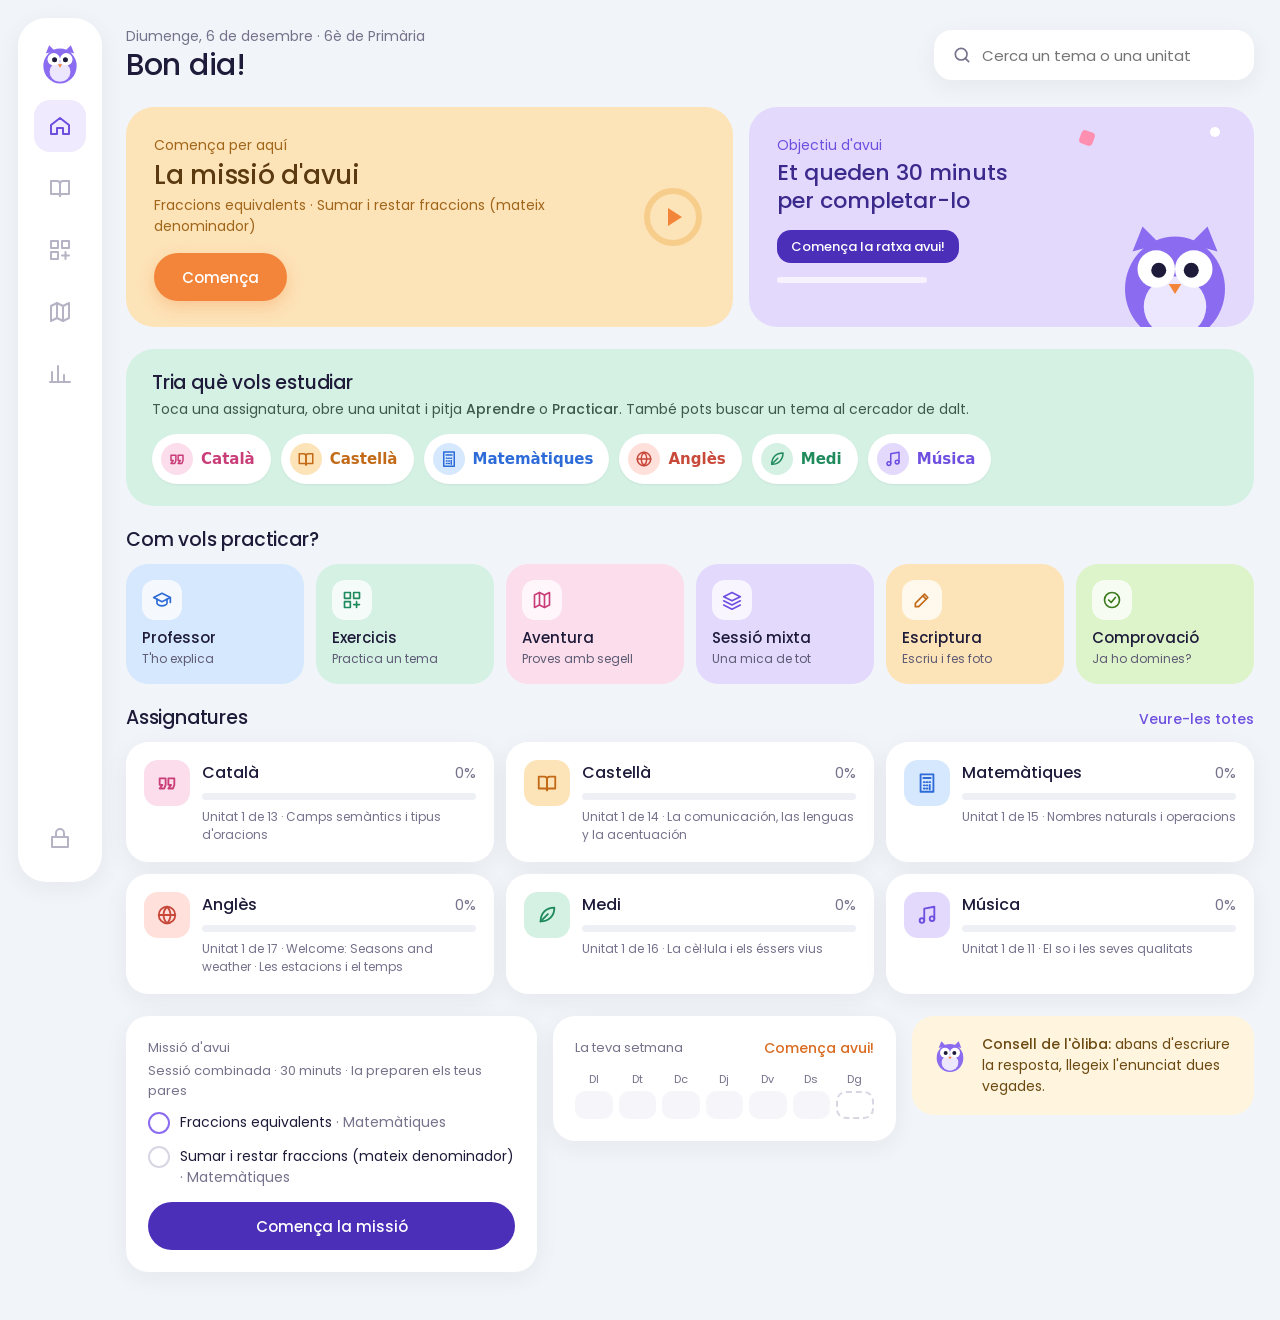
==== commit 40e2306a: "Versió nova dels arxius Co-Authored-By: Claude Opus 5.5 <noreply@anthropic.com>" ====
--- a/index.html
+++ b/index.html
@@ -15,101 +15,102 @@
 <link rel="preconnect" href="https://fonts.googleapis.com">
 <link rel="preconnect" href="https://fonts.gstatic.com" crossorigin>
 <link rel="stylesheet" href="https://fonts.googleapis.com/css2?family=Poppins:wght@300;400;500&amp;display=swap">
-<link rel="stylesheet" href="estil/app.css?v=202611231107">
+<link rel="stylesheet" href="estil/app.css?v=202611281754">
 </head>
 <body>
 <div id="shell"><aside id="side" aria-label="Menú principal"></aside><main id="app"></main></div>
 <nav id="tabbar" aria-label="Menú"></nav>
 <span id="timer"></span>
-<script src="programa/utils.js?v=202611231107"></script>
-<script src="programa/dades-app.js?v=202611231107"></script>
-<script src="programa/aventura.js?v=202611231107"></script>
+<script src="programa/utils.js?v=202611281754"></script>
+<script src="programa/dades-app.js?v=202611281754"></script>
+<script src="programa/aventura.js?v=202611281754"></script>
 
 <!-- ===== CATALÀ ===== -->
-<script src="contingut/catala.js?v=202611231107"></script>
-<script src="contingut/catala-ortografia.js?v=202611231107"></script>
-<script src="contingut/catala-gramatica.js?v=202611231107"></script>
-<script src="contingut/catala-lexic.js?v=202611231107"></script>
-<script src="contingut/catala-unitats.js?v=202611231107"></script>
-<script src="contingut/aventura-catala.js?v=202611231107"></script>
+<script src="contingut/catala.js?v=202611281754"></script>
+<script src="contingut/catala-ortografia.js?v=202611281754"></script>
+<script src="contingut/catala-gramatica.js?v=202611281754"></script>
+<script src="contingut/catala-lexic.js?v=202611281754"></script>
+<script src="contingut/catala-unitats.js?v=202611281754"></script>
+<script src="contingut/catala-4.js?v=202611281754"></script>
+<script src="contingut/aventura-catala.js?v=202611281754"></script>
 <!-- fi català -->
 
 <!-- ===== CASTELLÀ ===== -->
-<script src="contingut/castella.js?v=202611231107"></script>
-<script src="contingut/castella-ortografia.js?v=202611231107"></script>
-<script src="contingut/castella-gramatica.js?v=202611231107"></script>
-<script src="contingut/castella-lexico.js?v=202611231107"></script>
-<script src="contingut/castella-literatura.js?v=202611231107"></script>
-<script src="contingut/castella-textos.js?v=202611231107"></script>
-<script src="contingut/castella-lamines.js?v=202611231107"></script>
-<script src="contingut/castella-unitats.js?v=202611231107"></script>
-<script src="contingut/aventura-castella.js?v=202611231107"></script>
+<script src="contingut/castella.js?v=202611281754"></script>
+<script src="contingut/castella-ortografia.js?v=202611281754"></script>
+<script src="contingut/castella-gramatica.js?v=202611281754"></script>
+<script src="contingut/castella-lexico.js?v=202611281754"></script>
+<script src="contingut/castella-literatura.js?v=202611281754"></script>
+<script src="contingut/castella-textos.js?v=202611281754"></script>
+<script src="contingut/castella-lamines.js?v=202611281754"></script>
+<script src="contingut/castella-unitats.js?v=202611281754"></script>
+<script src="contingut/aventura-castella.js?v=202611281754"></script>
 <!-- fi castellà -->
 
 <!-- ===== MATEMÀTIQUES (arxius de contingut i làmines) ===== -->
-<script src="contingut/matematiques-eines.js?v=202611231107"></script>
-<script src="contingut/matematiques.js?v=202611231107"></script>
-<script src="contingut/matematiques-nombres.js?v=202611231107"></script>
-<script src="contingut/matematiques-fraccions.js?v=202611231107"></script>
-<script src="contingut/matematiques-mesura.js?v=202611231107"></script>
-<script src="contingut/matematiques-geometria.js?v=202611231107"></script>
-<script src="contingut/matematiques-estadistica.js?v=202611231107"></script>
-<script src="contingut/matematiques-practica.js?v=202611231107"></script>
-<script src="contingut/matematiques-estat.js?v=202611231107"></script>
-<script src="contingut/lamines/mates-lamines.js?v=202611231107"></script>
-<script src="contingut/aventura-mates.js?v=202611231107"></script>
+<script src="contingut/matematiques-eines.js?v=202611281754"></script>
+<script src="contingut/matematiques.js?v=202611281754"></script>
+<script src="contingut/matematiques-nombres.js?v=202611281754"></script>
+<script src="contingut/matematiques-fraccions.js?v=202611281754"></script>
+<script src="contingut/matematiques-mesura.js?v=202611281754"></script>
+<script src="contingut/matematiques-geometria.js?v=202611281754"></script>
+<script src="contingut/matematiques-estadistica.js?v=202611281754"></script>
+<script src="contingut/matematiques-practica.js?v=202611281754"></script>
+<script src="contingut/matematiques-estat.js?v=202611281754"></script>
+<script src="contingut/lamines/mates-lamines.js?v=202611281754"></script>
+<script src="contingut/aventura-mates.js?v=202611281754"></script>
 <!-- fi matemàtiques -->
 
 <!-- ===== ANGLÈS ===== -->
-<script src="contingut/angles.js?v=202611231107"></script>
-<script src="contingut/angles-6e.js?v=202611231107"></script>
-<script src="contingut/angles-a2.js?v=202611231107"></script>
-<script src="contingut/angles-lamines.js?v=202611231107"></script>
-<script src="contingut/angles-guess-what-6.js?v=202611231107"></script>
-<script src="contingut/aventura-angles.js?v=202611231107"></script>
+<script src="contingut/angles.js?v=202611281754"></script>
+<script src="contingut/angles-6e.js?v=202611281754"></script>
+<script src="contingut/angles-a2.js?v=202611281754"></script>
+<script src="contingut/angles-lamines.js?v=202611281754"></script>
+<script src="contingut/angles-guess-what-6.js?v=202611281754"></script>
+<script src="contingut/aventura-angles.js?v=202611281754"></script>
 <!-- fi anglès -->
 
 <!-- ===== MEDI ===== -->
-<script src="contingut/ciencies.js?v=202611231107"></script>
-<script src="contingut/lamines/aparell-respiratori.js?v=202611231107"></script>
-<script src="contingut/lamines/medi-base.js?v=202611231107"></script>
-<script src="contingut/lamines/aparell-digestiu.js?v=202611231107"></script>
-<script src="contingut/lamines/aparell-circulatori.js?v=202611231107"></script>
-<script src="contingut/lamines/cellula.js?v=202611231107"></script>
-<script src="contingut/lamines/circuit-electric.js?v=202611231107"></script>
-<script src="contingut/lamines/mapa-illes-balears.js?v=202611231107"></script>
-<script src="contingut/lamines/linia-del-temps.js?v=202611231107"></script>
-<script src="contingut/medi-natural-6.js?v=202611231107"></script>
-<script src="contingut/medi-social-6.js?v=202611231107"></script>
-<script src="contingut/medi-ciencia-6.js?v=202611231107"></script>
-<script src="contingut/medi-societat-6.js?v=202611231107"></script>
-<script src="contingut/lamines/sistema-nervios.js?v=202611231107"></script>
-<script src="contingut/lamines/ull-orella.js?v=202611231107"></script>
-<script src="contingut/lamines/esquelet-musculs.js?v=202611231107"></script>
-<script src="contingut/lamines/maquines-simples.js?v=202611231107"></script>
-<script src="contingut/lamines/sistema-solar.js?v=202611231107"></script>
-<script src="contingut/lamines/mapa-espanya.js?v=202611231107"></script>
-<script src="contingut/lamines/mapa-ue.js?v=202611231107"></script>
-<script src="contingut/medi-material.js?v=202611231107"></script>
-<script src="contingut/medi-unitats.js?v=202611231107"></script>
-<script src="contingut/aventura-medi.js?v=202611231107"></script>
+<script src="contingut/ciencies.js?v=202611281754"></script>
+<script src="contingut/lamines/aparell-respiratori.js?v=202611281754"></script>
+<script src="contingut/lamines/medi-base.js?v=202611281754"></script>
+<script src="contingut/lamines/aparell-digestiu.js?v=202611281754"></script>
+<script src="contingut/lamines/aparell-circulatori.js?v=202611281754"></script>
+<script src="contingut/lamines/cellula.js?v=202611281754"></script>
+<script src="contingut/lamines/circuit-electric.js?v=202611281754"></script>
+<script src="contingut/lamines/mapa-illes-balears.js?v=202611281754"></script>
+<script src="contingut/lamines/linia-del-temps.js?v=202611281754"></script>
+<script src="contingut/medi-natural-6.js?v=202611281754"></script>
+<script src="contingut/medi-social-6.js?v=202611281754"></script>
+<script src="contingut/medi-ciencia-6.js?v=202611281754"></script>
+<script src="contingut/medi-societat-6.js?v=202611281754"></script>
+<script src="contingut/lamines/sistema-nervios.js?v=202611281754"></script>
+<script src="contingut/lamines/ull-orella.js?v=202611281754"></script>
+<script src="contingut/lamines/esquelet-musculs.js?v=202611281754"></script>
+<script src="contingut/lamines/maquines-simples.js?v=202611281754"></script>
+<script src="contingut/lamines/sistema-solar.js?v=202611281754"></script>
+<script src="contingut/lamines/mapa-espanya.js?v=202611281754"></script>
+<script src="contingut/lamines/mapa-ue.js?v=202611281754"></script>
+<script src="contingut/medi-material.js?v=202611281754"></script>
+<script src="contingut/medi-unitats.js?v=202611281754"></script>
+<script src="contingut/aventura-medi.js?v=202611281754"></script>
 <!-- fi medi -->
 
 <!-- ===== MÚSICA ===== -->
-<script src="contingut/musica.js?v=202611231107"></script>
-<script src="contingut/lamines/orquestra.js?v=202611231107"></script>
-<script src="contingut/musica-lm.js?v=202611231107"></script>
-<script src="contingut/lamines/musica-pentagrama.js?v=202611231107"></script>
-<script src="contingut/lamines/musica-piano.js?v=202611231107"></script>
-<script src="contingut/lamines/musica-cercle.js?v=202611231107"></script>
-<script src="contingut/musica-instruments.js?v=202611231107"></script>
-<script src="contingut/aventura-musica.js?v=202611231107"></script>
+<script src="contingut/musica.js?v=202611281754"></script>
+<script src="contingut/lamines/orquestra.js?v=202611281754"></script>
+<script src="contingut/musica-lm.js?v=202611281754"></script>
+<script src="contingut/lamines/musica-pentagrama.js?v=202611281754"></script>
+<script src="contingut/lamines/musica-piano.js?v=202611281754"></script>
+<script src="contingut/lamines/musica-cercle.js?v=202611281754"></script>
+<script src="contingut/musica-instruments.js?v=202611281754"></script>
+<script src="contingut/aventura-musica.js?v=202611281754"></script>
 <!-- fi música -->
 
-<script src="programa/nucli.js?v=202611231107"></script>
-<script src="programa/pantalles.js?v=202611231107"></script>
-<script src="programa/inici.js?v=202611231107"></script>
-<script src="programa/icones.js?v=202611231107"></script>
+<script src="programa/nucli.js?v=202611281754"></script>
+<script src="programa/pantalles.js?v=202611281754"></script>
+<script src="programa/inici.js?v=202611281754"></script>
+<script src="programa/icones.js?v=202611281754"></script>
 <script>home();</script>
 </body>
 </html>
--- a/estil/app.css
+++ b/estil/app.css
@@ -320,6 +320,16 @@
 .h5-head .srch5{width:320px}
 .h5-logo{display:none}
 .top5{display:grid;grid-template-columns:minmax(0,1.2fr) minmax(0,1fr);gap:16px}
+/* «Tria què vols estudiar» (l'infant tria el tema sol) */
+.tria5{background:var(--mint,#D4F1E4);border-radius:28px;padding:22px 26px;display:flex;flex-direction:column;gap:14px}
+.tria5-t h2{margin:0 0 4px;font-size:19px}
+.tria5-t p{margin:0;color:#3D5A4C;font-size:14px;line-height:1.5}
+.tria5-s{display:flex;flex-wrap:wrap;gap:10px}
+.tria5-s button{display:inline-flex;align-items:center;gap:8px;background:#fff;color:var(--d,#1E1B3A);border:0;border-radius:999px;padding:9px 16px 9px 9px;font:inherit;font-weight:600;font-size:15px;cursor:pointer;box-shadow:0 1px 2px rgba(30,27,58,.06)}
+.tria5-s button:hover{box-shadow:0 3px 10px rgba(30,27,58,.10)}
+.tria5-s .ti{width:32px;height:32px;border-radius:50%;background:var(--t,#EEE);display:grid;place-items:center;font-size:16px}
+.tria5-s .ti svg{width:18px;height:18px}
+@media (max-width:767px){.tria5{padding:18px;border-radius:22px}.tria5-s button{font-size:14px}}
 .cont5{display:flex;align-items:center;gap:20px;background:var(--peach);border-radius:28px;padding:26px 28px;min-width:0}
 .cont5-t{flex:1;min-width:0}
 .cont5 .k{font-size:14px;color:#A0661A}
@@ -399,6 +409,7 @@
 .sh5-t{flex:1;min-width:0;position:relative}
 .sh5-t small{color:var(--d);opacity:.85;font-size:13px}
 .sh5-t h1{color:var(--ink);font-size:30px;margin:0}
+.sh5-t h1 .curs5{display:inline-block;vertical-align:middle;margin-left:8px;padding:3px 12px;border-radius:999px;background:var(--d);color:#fff;font-size:15px;font-weight:600;line-height:1.4}
 .sh5-p{width:260px;flex:none;position:relative;color:var(--ink)}
 .sh5-p div:first-child{display:flex;justify-content:space-between;align-items:baseline;font-size:14px;color:var(--d)}
 .sh5-p div:first-child b{font-size:26px;font-weight:300;color:var(--ink)}
